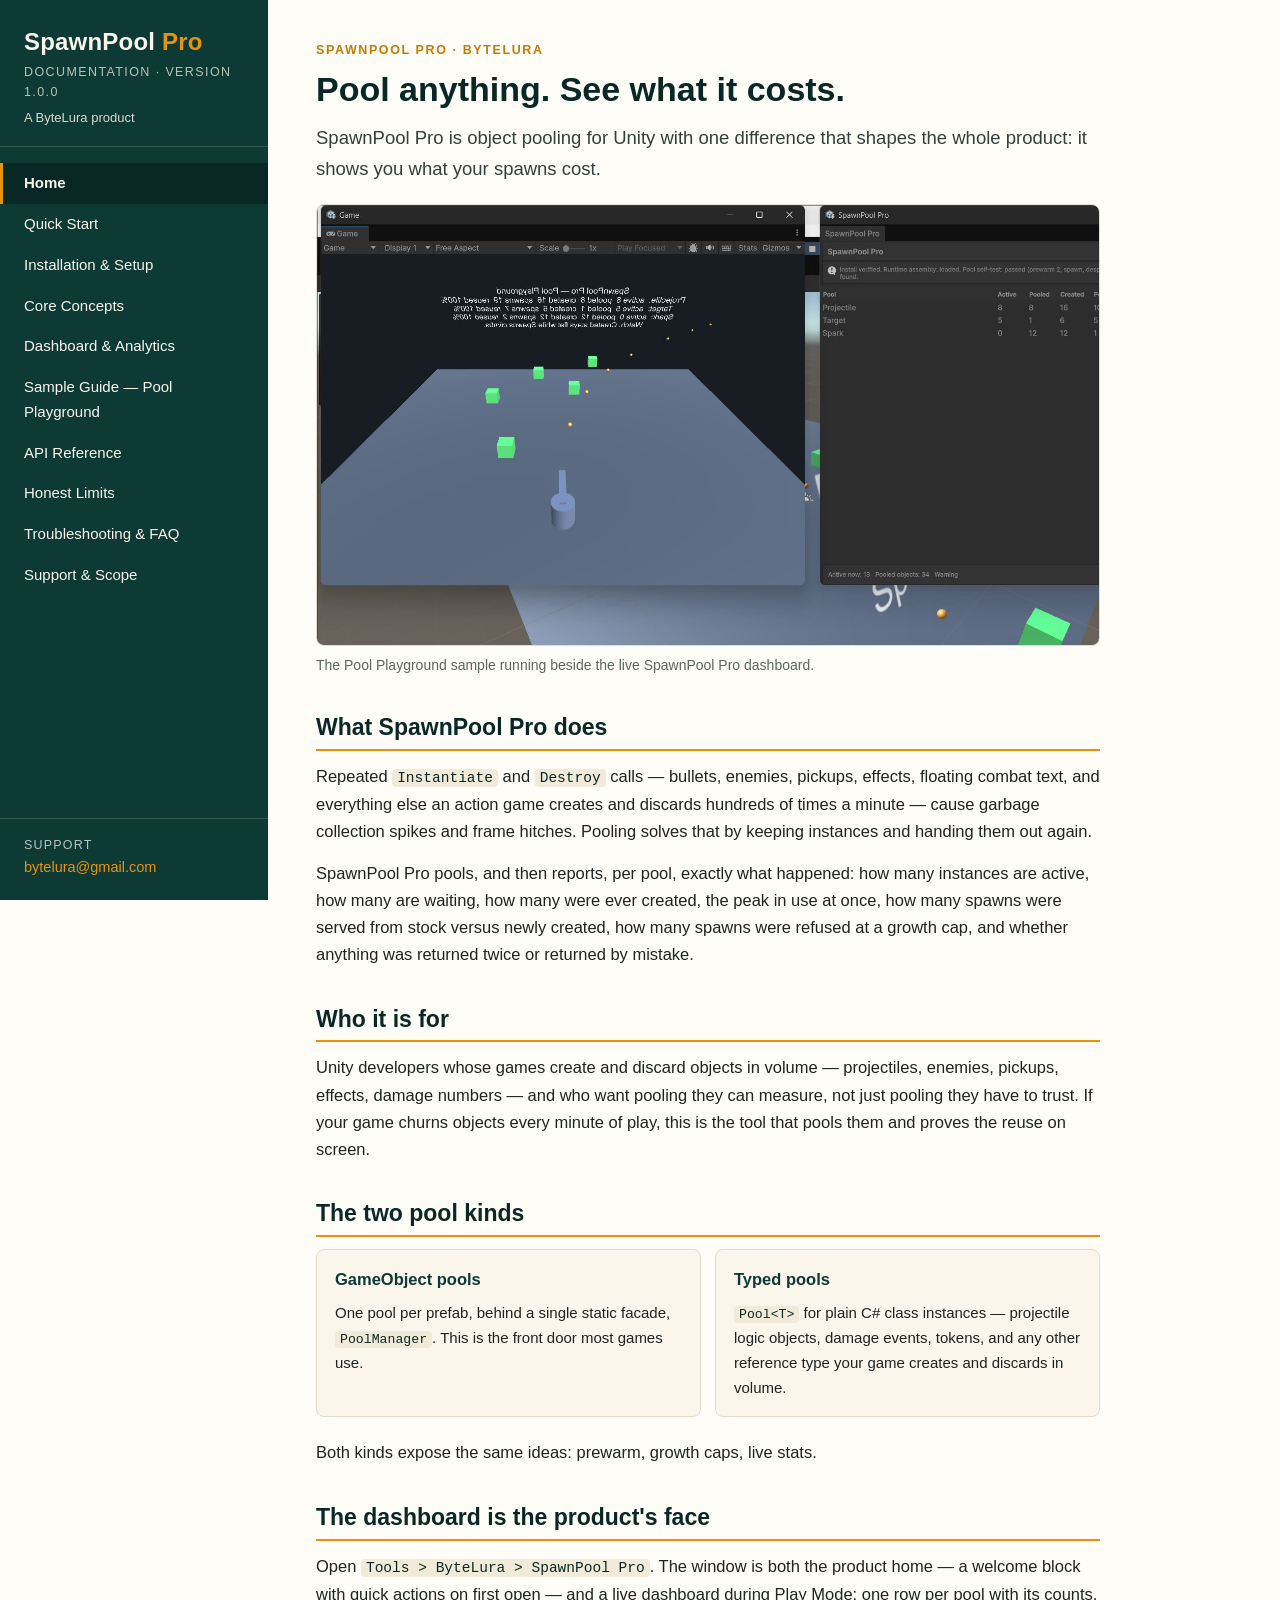
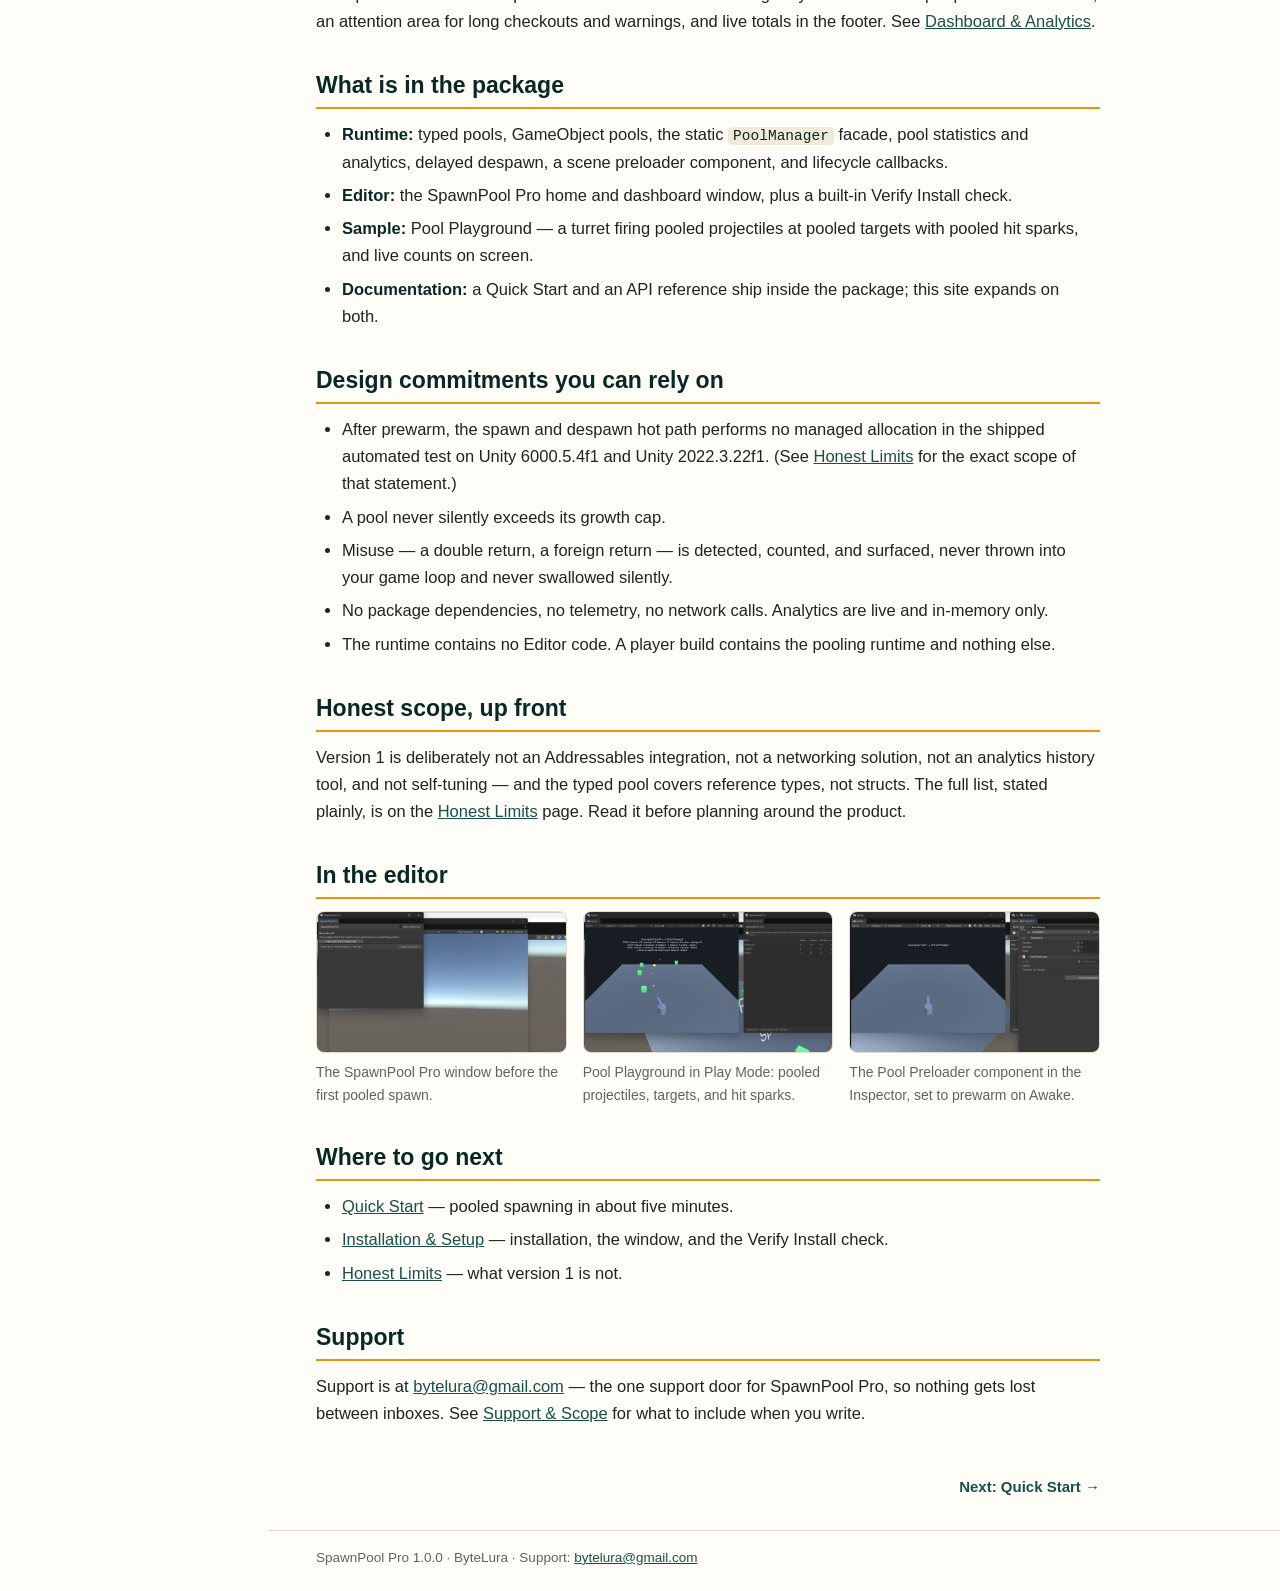
==== index.html @ 39d464f0 "ByteLura documentation site — initial publish" ====
<!DOCTYPE html>
<html lang="en">
<head>
<meta charset="utf-8">
<meta name="viewport" content="width=device-width, initial-scale=1">
<title>SpawnPool Pro — Documentation Home</title>
<link rel="stylesheet" href="style.css">
</head>
<body>

<aside class="sidebar">
  <div class="brand">
    <div class="brand-name">SpawnPool <span class="pro">Pro</span></div>
    <div class="brand-sub">Documentation · Version 1.0.0</div>
    <div class="brand-pub">A ByteLura product</div>
  </div>
  <nav class="nav">
    <a href="index.html" class="active">Home</a>
    <a href="quick-start.html">Quick Start</a>
    <a href="installation-and-setup.html">Installation &amp; Setup</a>
    <a href="core-concepts.html">Core Concepts</a>
    <a href="dashboard-and-analytics.html">Dashboard &amp; Analytics</a>
    <a href="sample-guide.html">Sample Guide — Pool Playground</a>
    <a href="api-reference.html">API Reference</a>
    <a href="honest-limits.html">Honest Limits</a>
    <a href="troubleshooting-faq.html">Troubleshooting &amp; FAQ</a>
    <a href="support.html">Support &amp; Scope</a>
  </nav>
  <div class="side-support">Support<br><a href="mailto:bytelura@gmail.com">bytelura@gmail.com</a></div>
</aside>

<div class="main">
  <main class="content">
    <p class="kicker">SpawnPool Pro · ByteLura</p>
    <h1>Pool anything. See what it costs.</h1>
    <p class="lede">SpawnPool Pro is object pooling for Unity with one difference that shapes the whole product: it shows you what your spawns cost.</p>

    <figure class="doc-figure">
      <img class="doc-hero" src="images/hero.jpg" alt="Pool Playground sample running in the Unity Game view next to the live SpawnPool Pro dashboard with per-pool counts">
      <figcaption>The Pool Playground sample running beside the live SpawnPool Pro dashboard.</figcaption>
    </figure>

    <h2>What SpawnPool Pro does</h2>
    <p>Repeated <code>Instantiate</code> and <code>Destroy</code> calls — bullets, enemies, pickups, effects, floating combat text, and everything else an action game creates and discards hundreds of times a minute — cause garbage collection spikes and frame hitches. Pooling solves that by keeping instances and handing them out again.</p>
    <p>SpawnPool Pro pools, and then reports, per pool, exactly what happened: how many instances are active, how many are waiting, how many were ever created, the peak in use at once, how many spawns were served from stock versus newly created, how many spawns were refused at a growth cap, and whether anything was returned twice or returned by mistake.</p>

    <h2>Who it is for</h2>
    <p>Unity developers whose games create and discard objects in volume — projectiles, enemies, pickups, effects, damage numbers — and who want pooling they can measure, not just pooling they have to trust. If your game churns objects every minute of play, this is the tool that pools them and proves the reuse on screen.</p>

    <h2>The two pool kinds</h2>
    <div class="cards">
      <div class="card">
        <h3>GameObject pools</h3>
        <p>One pool per prefab, behind a single static facade, <code>PoolManager</code>. This is the front door most games use.</p>
      </div>
      <div class="card">
        <h3>Typed pools</h3>
        <p><code>Pool&lt;T&gt;</code> for plain C# class instances — projectile logic objects, damage events, tokens, and any other reference type your game creates and discards in volume.</p>
      </div>
    </div>
    <p>Both kinds expose the same ideas: prewarm, growth caps, live stats.</p>

    <h2>The dashboard is the product's face</h2>
    <p>Open <code>Tools &gt; ByteLura &gt; SpawnPool Pro</code>. The window is both the product home — a welcome block with quick actions on first open — and a live dashboard during Play Mode: one row per pool with its counts, an attention area for long checkouts and warnings, and live totals in the footer. See <a href="dashboard-and-analytics.html">Dashboard &amp; Analytics</a>.</p>

    <h2>What is in the package</h2>
    <ul>
      <li><strong>Runtime:</strong> typed pools, GameObject pools, the static <code>PoolManager</code> facade, pool statistics and analytics, delayed despawn, a scene preloader component, and lifecycle callbacks.</li>
      <li><strong>Editor:</strong> the SpawnPool Pro home and dashboard window, plus a built-in Verify Install check.</li>
      <li><strong>Sample:</strong> Pool Playground — a turret firing pooled projectiles at pooled targets with pooled hit sparks, and live counts on screen.</li>
      <li><strong>Documentation:</strong> a Quick Start and an API reference ship inside the package; this site expands on both.</li>
    </ul>

    <h2>Design commitments you can rely on</h2>
    <ul>
      <li>After prewarm, the spawn and despawn hot path performs no managed allocation in the shipped automated test on Unity 6000.5.4f1 and Unity 2022.3.22f1. (See <a href="honest-limits.html">Honest Limits</a> for the exact scope of that statement.)</li>
      <li>A pool never silently exceeds its growth cap.</li>
      <li>Misuse — a double return, a foreign return — is detected, counted, and surfaced, never thrown into your game loop and never swallowed silently.</li>
      <li>No package dependencies, no telemetry, no network calls. Analytics are live and in-memory only.</li>
      <li>The runtime contains no Editor code. A player build contains the pooling runtime and nothing else.</li>
    </ul>

    <h2>Honest scope, up front</h2>
    <p>Version 1 is deliberately not an Addressables integration, not a networking solution, not an analytics history tool, and not self-tuning — and the typed pool covers reference types, not structs. The full list, stated plainly, is on the <a href="honest-limits.html">Honest Limits</a> page. Read it before planning around the product.</p>

    <h2>In the editor</h2>
    <div class="doc-gallery">
      <figure class="doc-figure">
        <img class="doc-shot" src="images/editor-1.jpg" alt="SpawnPool Pro editor window in its empty state before the first pooled spawn">
        <figcaption>The SpawnPool Pro window before the first pooled spawn.</figcaption>
      </figure>
      <figure class="doc-figure">
        <img class="doc-shot" src="images/game-1.jpg" alt="Pool Playground in Play Mode with a turret firing pooled projectiles at pooled targets">
        <figcaption>Pool Playground in Play Mode: pooled projectiles, targets, and hit sparks.</figcaption>
      </figure>
      <figure class="doc-figure">
        <img class="doc-shot" src="images/inspector-1.jpg" alt="Pool Preloader component shown in the Unity Inspector with Prewarm On Awake enabled">
        <figcaption>The Pool Preloader component in the Inspector, set to prewarm on Awake.</figcaption>
      </figure>
    </div>

    <h2>Where to go next</h2>
    <ul>
      <li><a href="quick-start.html">Quick Start</a> — pooled spawning in about five minutes.</li>
      <li><a href="installation-and-setup.html">Installation &amp; Setup</a> — installation, the window, and the Verify Install check.</li>
      <li><a href="honest-limits.html">Honest Limits</a> — what version 1 is not.</li>
    </ul>

    <h2>Support</h2>
    <p>Support is at <a href="mailto:bytelura@gmail.com">bytelura@gmail.com</a> — the one support door for SpawnPool Pro, so nothing gets lost between inboxes. See <a href="support.html">Support &amp; Scope</a> for what to include when you write.</p>
  </main>

  <nav class="prevnext">
    <span class="spacer"></span>
    <a href="quick-start.html">Next: Quick Start →</a>
  </nav>

  <footer class="pagefoot">SpawnPool Pro 1.0.0 · ByteLura · Support: <a href="mailto:bytelura@gmail.com">bytelura@gmail.com</a></footer>
</div>

</body>
</html>
---- style.css ----
/* SpawnPool Pro — documentation site
   Identity: graphite teal + ivory + hot amber (from the product's set) */

:root {
  --teal: #0e3a36;
  --teal-dark: #092825;
  --teal-soft: #175049;
  --amber: #e8930c;
  --amber-dark: #c47a06;
  --ivory: #faf6ec;
  --paper: #fffdf7;
  --ink: #1d2422;
  --muted: #5a6663;
  --line: #e3dccb;
  --code-bg: #10201e;
  --code-ink: #f2ecd9;
  --inline-code-bg: #f1ead8;
  --sidebar-w: 268px;
}

* { box-sizing: border-box; }

html { scroll-behavior: smooth; }

body {
  margin: 0;
  font-family: "Segoe UI", "Helvetica Neue", Arial, sans-serif;
  font-size: 16.5px;
  line-height: 1.65;
  color: var(--ink);
  background: var(--paper);
}

/* ---------- Sidebar ---------- */

.sidebar {
  position: fixed;
  top: 0;
  left: 0;
  bottom: 0;
  width: var(--sidebar-w);
  background: var(--teal);
  color: var(--ivory);
  padding: 28px 0 20px;
  overflow-y: auto;
  display: flex;
  flex-direction: column;
}

.brand {
  padding: 0 24px 18px;
  border-bottom: 1px solid rgba(250, 246, 236, 0.16);
}

.brand-name {
  font-size: 24px;
  font-weight: 800;
  letter-spacing: 0.2px;
  line-height: 1.15;
}

.brand-name .pro { color: var(--amber); }

.brand-sub {
  margin-top: 6px;
  font-size: 12.5px;
  text-transform: uppercase;
  letter-spacing: 1.4px;
  color: rgba(250, 246, 236, 0.72);
}

.brand-pub {
  margin-top: 4px;
  font-size: 13px;
  color: rgba(250, 246, 236, 0.85);
}

.nav { padding: 16px 0 8px; }

.nav a {
  display: block;
  padding: 8px 24px 8px 21px;
  color: var(--ivory);
  text-decoration: none;
  font-size: 15px;
  border-left: 3px solid transparent;
}

.nav a:hover { background: var(--teal-soft); }

.nav a.active {
  border-left-color: var(--amber);
  background: var(--teal-dark);
  font-weight: 700;
}

.side-support {
  margin-top: auto;
  padding: 16px 24px 0;
  border-top: 1px solid rgba(250, 246, 236, 0.16);
  font-size: 12.5px;
  text-transform: uppercase;
  letter-spacing: 1.2px;
  color: rgba(250, 246, 236, 0.72);
}

.side-support a {
  color: var(--amber);
  text-transform: none;
  letter-spacing: 0;
  font-size: 14.5px;
  text-decoration: none;
  word-break: break-all;
}

.side-support a:hover { text-decoration: underline; }

/* ---------- Main column ---------- */

.main {
  margin-left: var(--sidebar-w);
  min-height: 100vh;
  display: flex;
  flex-direction: column;
}

.content {
  max-width: 880px;
  width: 100%;
  padding: 40px 48px 24px;
}

.kicker {
  font-size: 12.5px;
  font-weight: 700;
  text-transform: uppercase;
  letter-spacing: 1.6px;
  color: var(--amber-dark);
  margin: 0 0 8px;
}

h1 {
  font-size: 34px;
  line-height: 1.2;
  margin: 0 0 14px;
  color: var(--teal-dark);
}

h2 {
  font-size: 23px;
  line-height: 1.3;
  margin: 36px 0 12px;
  padding-bottom: 6px;
  border-bottom: 2px solid var(--amber);
  color: var(--teal-dark);
}

h3 {
  font-size: 18px;
  margin: 26px 0 8px;
  color: var(--teal);
}

p { margin: 0 0 14px; }

.lede {
  font-size: 18.5px;
  color: #33403d;
  margin-bottom: 20px;
}

a { color: var(--teal-soft); }
a:hover { color: var(--amber-dark); }

ul, ol { margin: 0 0 16px; padding-left: 26px; }
li { margin-bottom: 6px; }
li > ul, li > ol { margin-top: 6px; margin-bottom: 4px; }

strong { color: var(--teal-dark); }

/* ---------- Code ---------- */

code {
  font-family: Consolas, "Cascadia Code", "Courier New", monospace;
  font-size: 0.88em;
  background: var(--inline-code-bg);
  color: var(--teal-dark);
  padding: 1px 5px;
  border-radius: 4px;
}

pre {
  background: var(--code-bg);
  color: var(--code-ink);
  border-radius: 8px;
  padding: 18px 20px;
  overflow-x: auto;
  margin: 0 0 18px;
  border-left: 4px solid var(--amber);
}

pre code {
  background: none;
  color: inherit;
  padding: 0;
  font-size: 14px;
  line-height: 1.55;
}

/* ---------- Tables ---------- */

table {
  border-collapse: collapse;
  width: 100%;
  margin: 0 0 20px;
  font-size: 15.5px;
}

th {
  background: var(--teal);
  color: var(--ivory);
  text-align: left;
  padding: 9px 12px;
  font-weight: 700;
}

td {
  padding: 8px 12px;
  border-bottom: 1px solid var(--line);
  vertical-align: top;
}

tr:nth-child(even) td { background: var(--ivory); }

td code { white-space: nowrap; }

/* ---------- Callouts & cards ---------- */

.callout {
  background: var(--ivory);
  border: 1px solid var(--line);
  border-left: 4px solid var(--amber);
  border-radius: 6px;
  padding: 14px 18px;
  margin: 0 0 20px;
}

.callout p:last-child { margin-bottom: 0; }

.cards {
  display: grid;
  grid-template-columns: repeat(auto-fit, minmax(230px, 1fr));
  gap: 14px;
  margin: 0 0 22px;
}

.card {
  background: var(--ivory);
  border: 1px solid var(--line);
  border-radius: 8px;
  padding: 16px 18px;
}

.card h3 { margin-top: 0; font-size: 16.5px; }
.card p { font-size: 15px; margin-bottom: 8px; }
.card p:last-child { margin-bottom: 0; }

/* ---------- Prev / next + footer ---------- */

.prevnext {
  display: flex;
  justify-content: space-between;
  gap: 16px;
  max-width: 880px;
  width: 100%;
  padding: 10px 48px 30px;
  margin-top: auto;
  font-size: 15px;
}

.prevnext a {
  text-decoration: none;
  font-weight: 600;
}

.prevnext .spacer { flex: 1; }

.pagefoot {
  border-top: 1px solid var(--line);
  padding: 16px 48px 22px;
  font-size: 13.5px;
  color: var(--muted);
}

/* ---------- Documentation images ---------- */

.doc-figure { margin: 0 0 22px; }

.doc-hero,
.doc-shot {
  display: block;
  max-width: 100%;
  height: auto;
  border: 1px solid var(--line);
  border-radius: 8px;
}

.doc-figure figcaption {
  margin-top: 8px;
  font-size: 14px;
  color: var(--muted);
}

.doc-gallery {
  display: grid;
  grid-template-columns: repeat(auto-fit, minmax(250px, 1fr));
  gap: 16px;
  margin: 0 0 22px;
}

.doc-gallery .doc-figure { margin-bottom: 0; }

/* ---------- Narrow screens ---------- */

@media (max-width: 860px) {
  .sidebar {
    position: static;
    width: auto;
    padding: 20px 0 14px;
  }

  .nav {
    display: flex;
    flex-wrap: wrap;
    padding: 10px 14px 4px;
    gap: 2px;
  }

  .nav a {
    padding: 6px 10px;
    border-left: none;
    border-bottom: 3px solid transparent;
    font-size: 14px;
  }

  .nav a.active {
    border-bottom-color: var(--amber);
    background: none;
  }

  .side-support { margin-top: 8px; }

  .main { margin-left: 0; }

  .content { padding: 26px 20px 16px; }
  .prevnext { padding: 8px 20px 24px; }
  .pagefoot { padding: 14px 20px 20px; }

  h1 { font-size: 27px; }
  h2 { font-size: 20px; }

  td code { white-space: normal; }
}
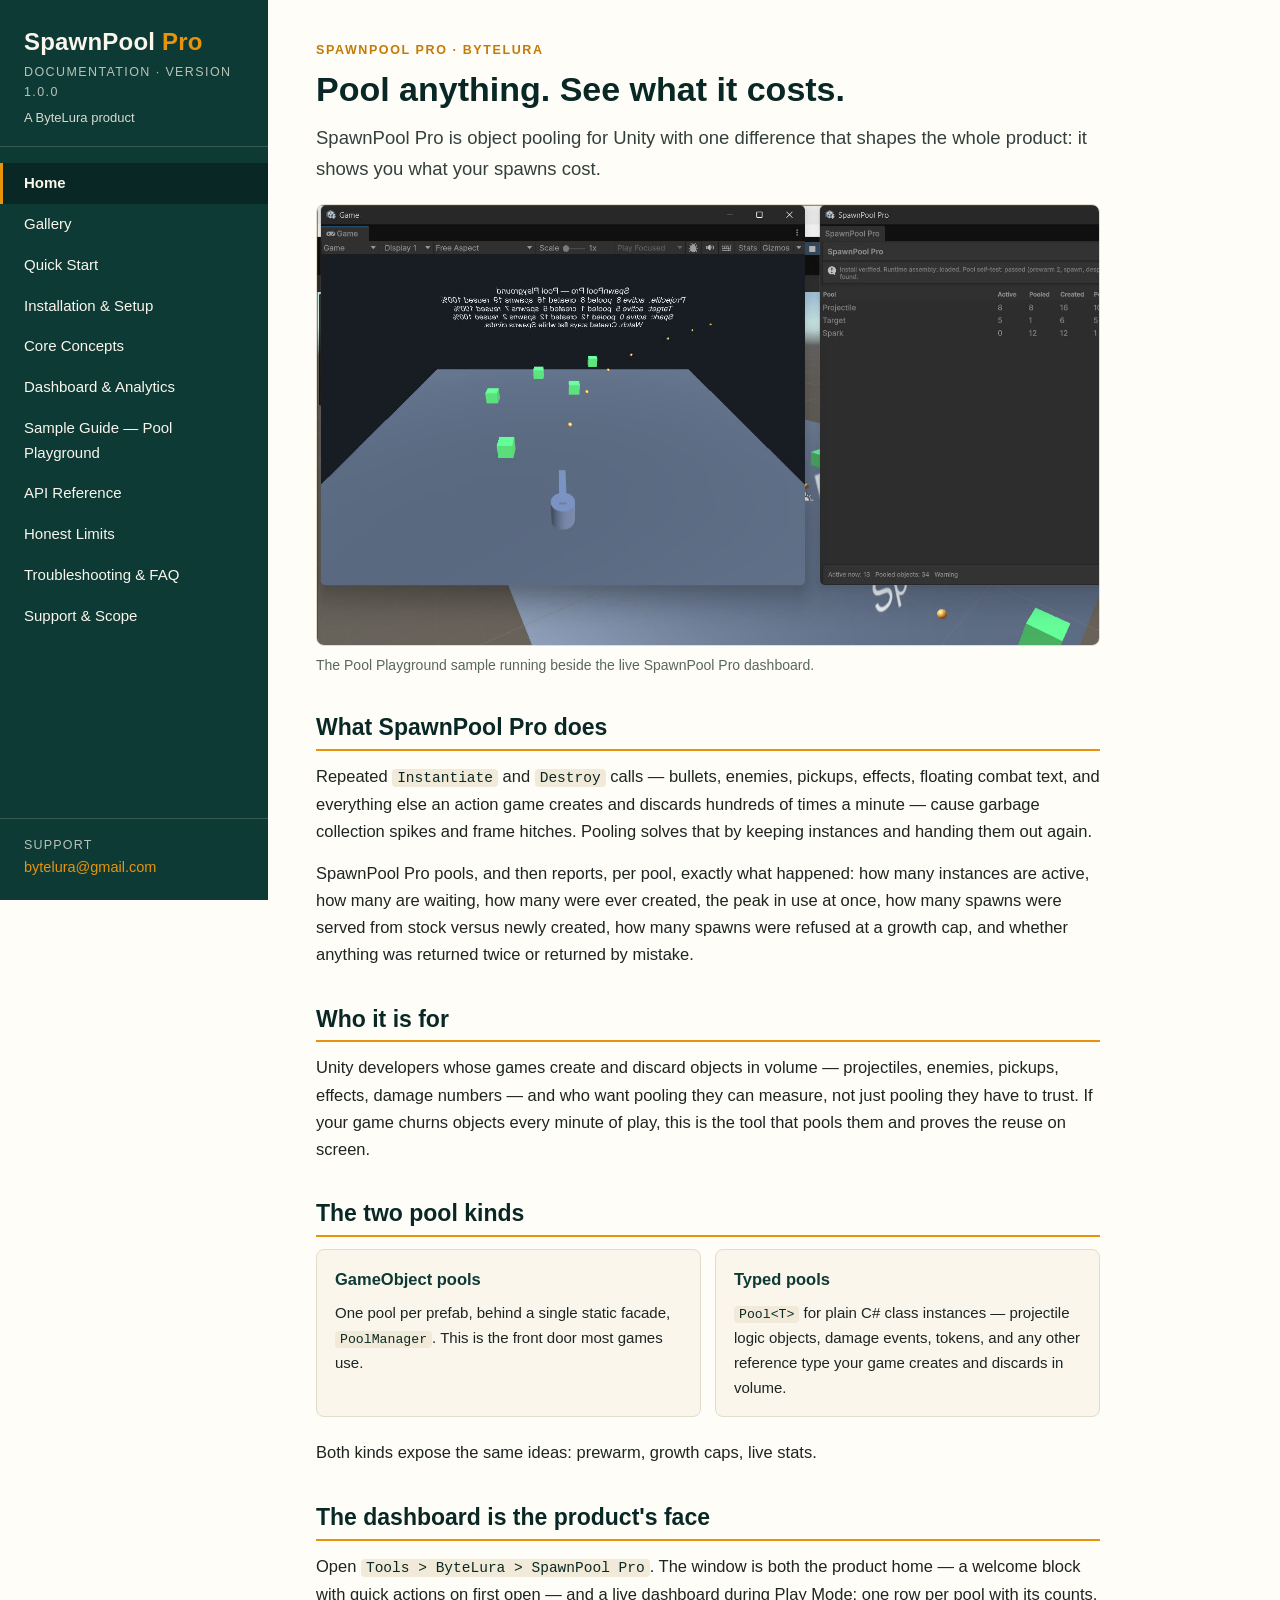
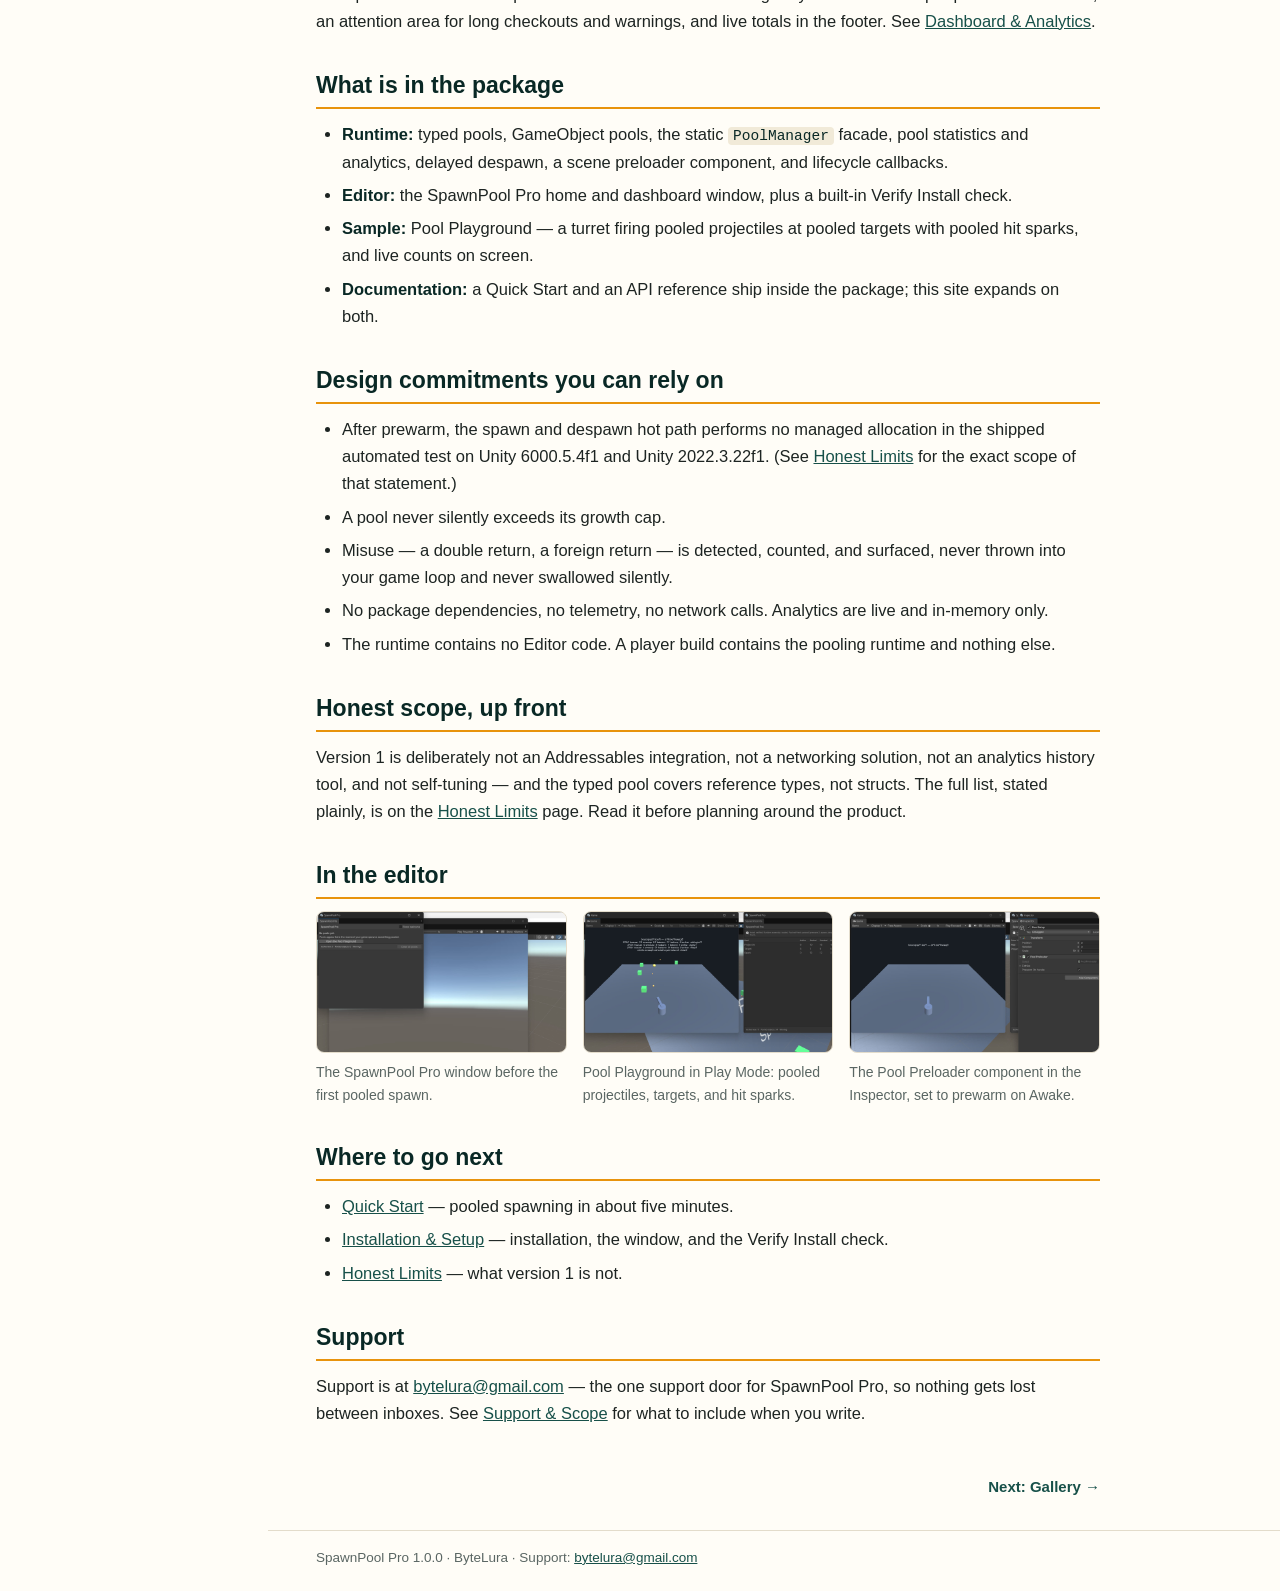
==== commit 236ae1c0: "Add Gallery page with all 15 showcase finals New gallery.html following the site's own sidebar patte" ====
--- a/index.html
+++ b/index.html
@@ -16,6 +16,7 @@
   </div>
   <nav class="nav">
     <a href="index.html" class="active">Home</a>
+    <a href="gallery.html">Gallery</a>
     <a href="quick-start.html">Quick Start</a>
     <a href="installation-and-setup.html">Installation &amp; Setup</a>
     <a href="core-concepts.html">Core Concepts</a>
@@ -112,7 +113,7 @@
 
   <nav class="prevnext">
     <span class="spacer"></span>
-    <a href="quick-start.html">Next: Quick Start →</a>
+    <a href="gallery.html">Next: Gallery →</a>
   </nav>
 
   <footer class="pagefoot">SpawnPool Pro 1.0.0 · ByteLura · Support: <a href="mailto:bytelura@gmail.com">bytelura@gmail.com</a></footer>
